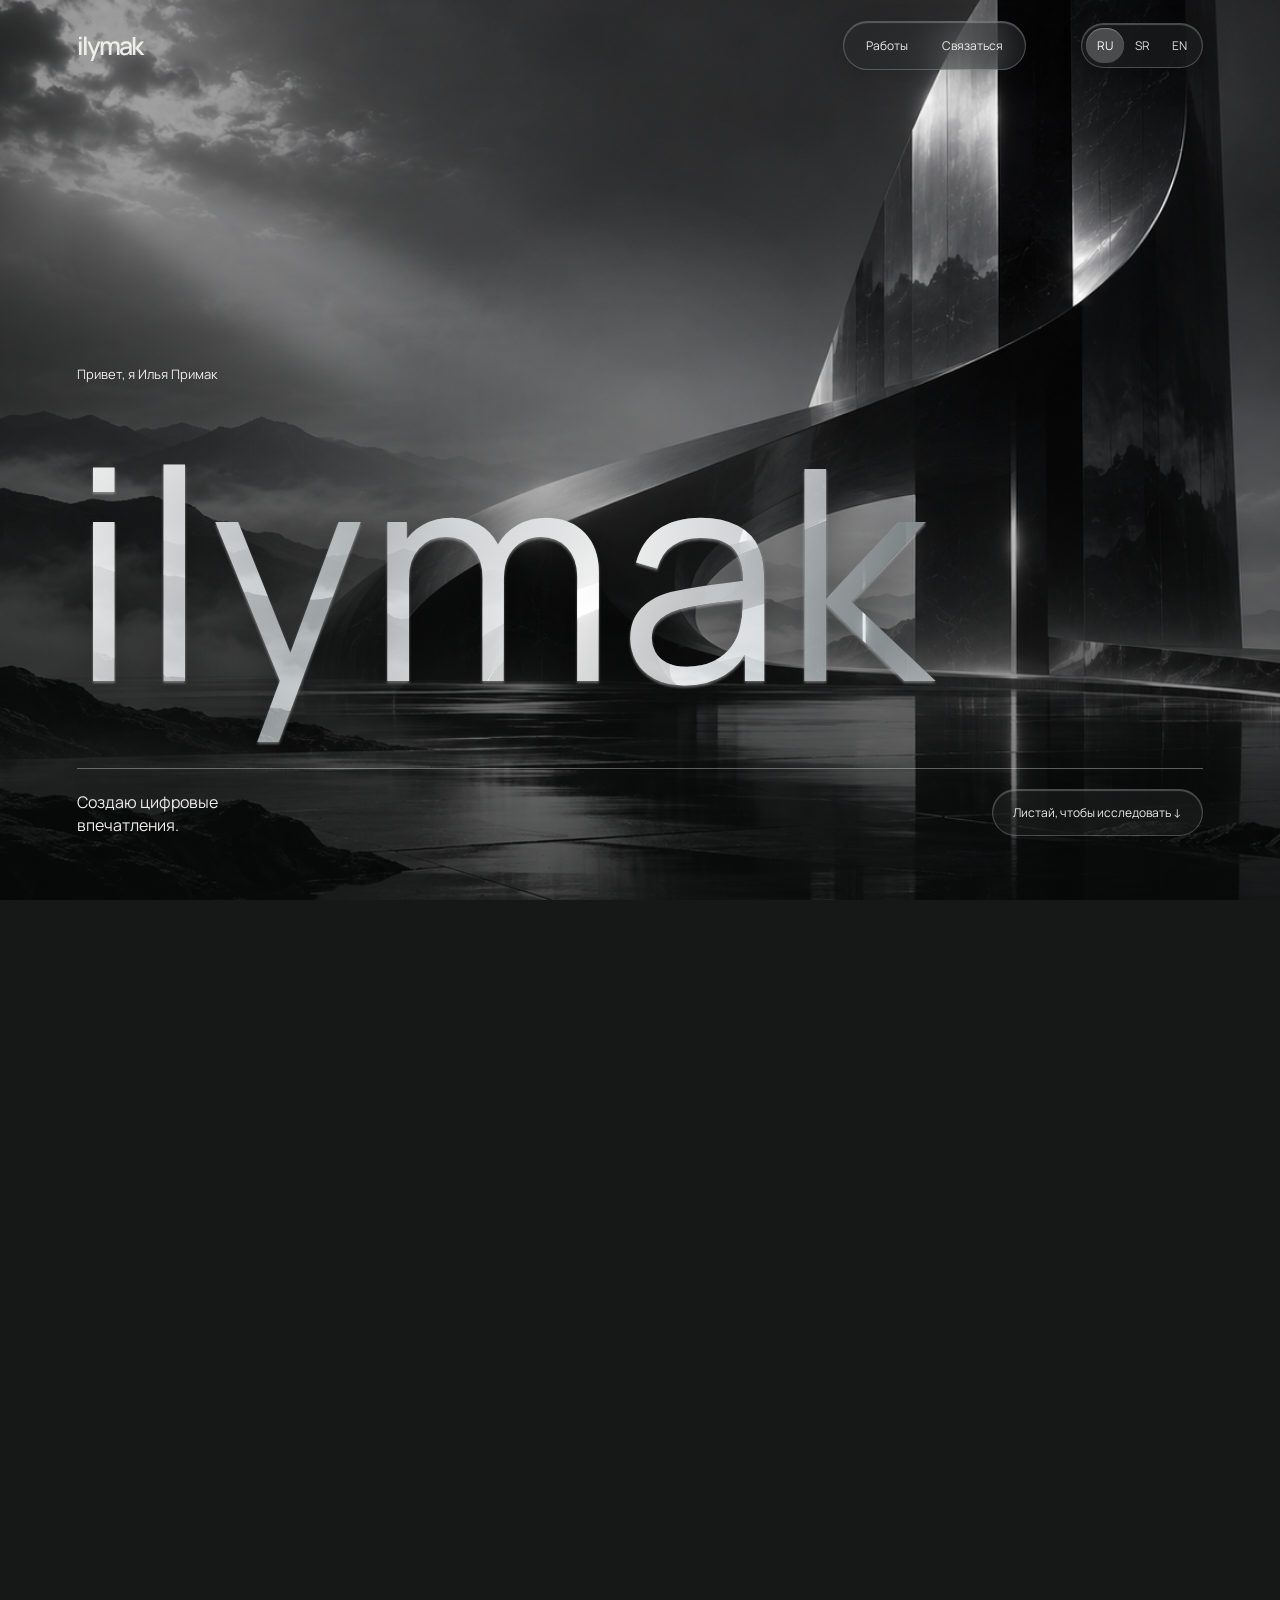
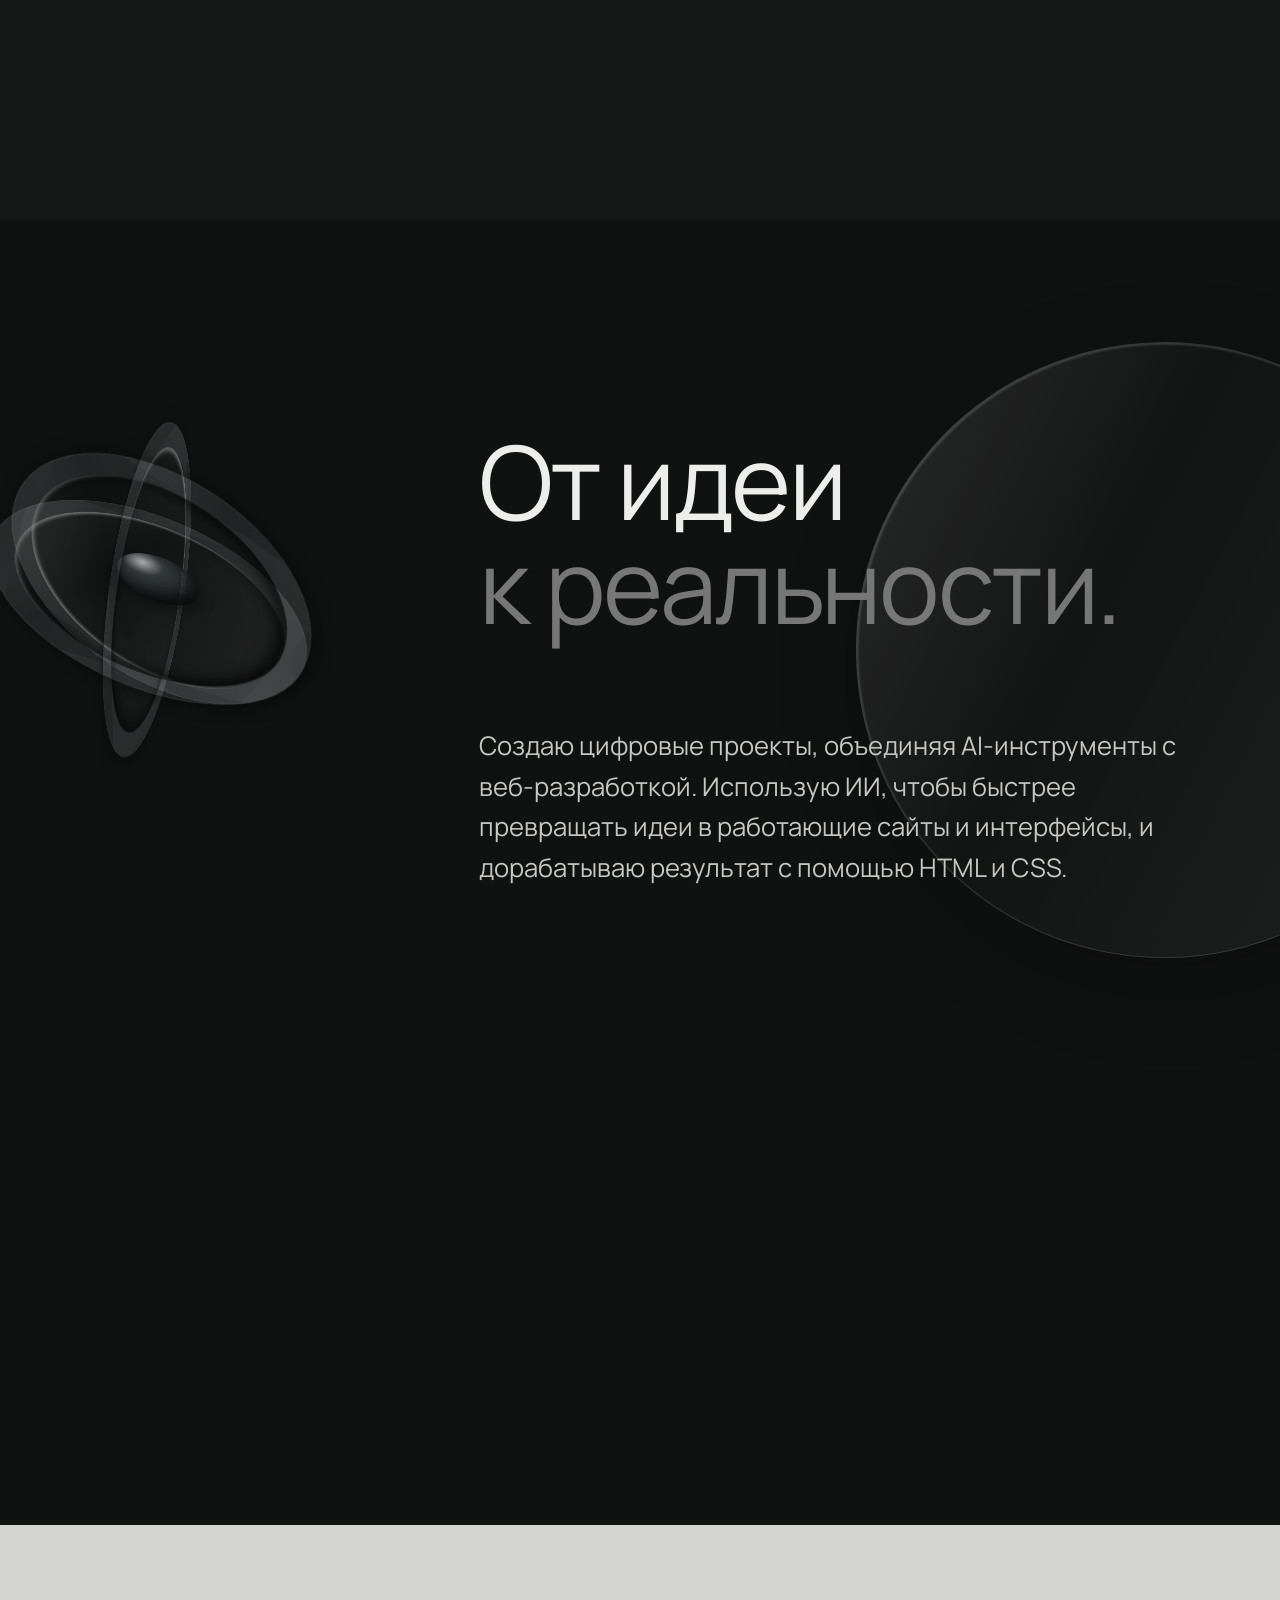
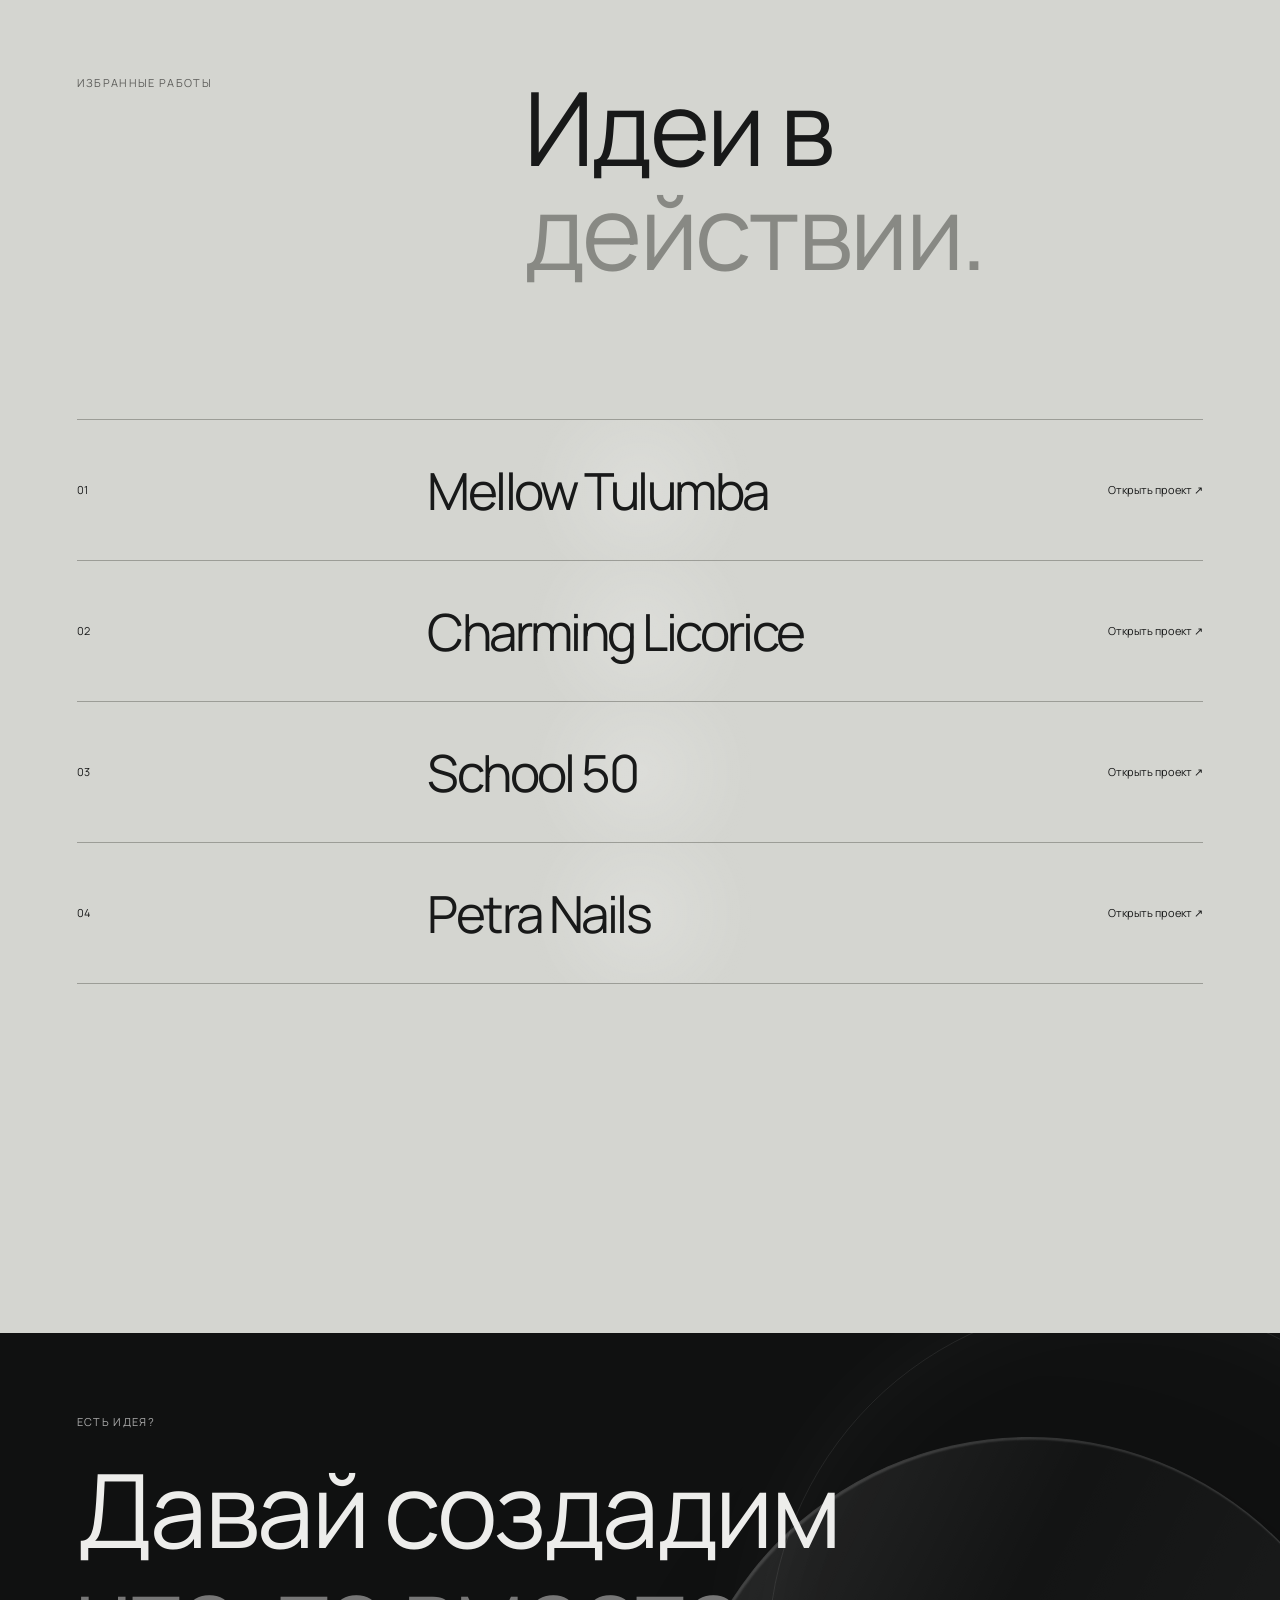
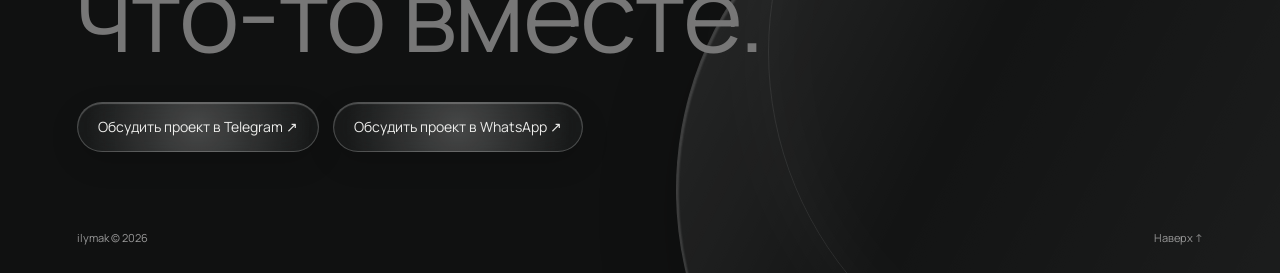
==== index.html @ f26f0d3f "Add portfolio website" ====
<!doctype html><html lang="ru"><head><meta charset="utf-8"><meta name="viewport" content="width=device-width,initial-scale=1"><meta name="theme-color" content="#101111"><meta name="color-scheme" content="light"><title>ilymak — digital creator</title><link rel="stylesheet" href="style.css"></head><body><header><a class="logo" href="#top">ilymak</a><nav><a href="#work" data-i="navWork">Работы</a><a href="#contact" data-i="navContact">Связаться</a></nav><div class="langs" aria-label="Language"><button data-lang="ru" class="active">RU</button><button data-lang="sr">SR</button><button data-lang="en">EN</button></div></header><main id="top"><section class="hero"><span id="journey" class="journey-anchor" aria-hidden="true"></span><div class="hero-stage"><div class="scene"></div><canvas class="flight-video" width="854" height="480" aria-hidden="true"></canvas><div class="entry-scene"><div class="journey-scene"><img src="interior.png" alt="" class="interior-image"><div class="laptop-message"><span>ilymak</span><p data-i="laptop">Идеи становятся<br>реальностью.</p></div></div></div><div class="scene-light" aria-hidden="true"></div><div class="hero-content"><p data-i="intro">Привет, я Илья Примак</p><h1>ilymak</h1><div class="hero-bottom"><p data-i="hero">Создаю цифровые<br>впечатления.</p><a href="#journey" data-i="scroll">Листай, чтобы исследовать ↓</a></div></div></div></section><div class="about-hold"><section class="about section" id="about"><div class="orb-scene" aria-hidden="true"><div class="orb"><div class="orb-ring ring-a"></div><div class="orb-ring ring-b"></div><div class="orb-ring ring-c"></div><div class="orb-core"></div></div></div><div class="about-spacer" aria-hidden="true"></div><div><h2 data-i="aboutTitle">От идеи<br><em>к реальности.</em></h2><p class="about-copy" data-i="aboutCopy">Создаю цифровые проекты, объединяя AI-инструменты с веб-разработкой. Использую ИИ, чтобы быстрее превращать идеи в работающие сайты и интерфейсы, и дорабатываю результат с помощью HTML и CSS.</p></div></section></div><div class="work-hold"><section class="work section" id="work"><div class="work-head"><div class="section-label" data-i="workLabel">Избранные работы</div><h2 data-i="workTitle">Идеи в<br><em>действии.</em></h2></div><div class="projects"><a href="https://mellow-tulumba-6fea2e.netlify.app" target="_blank" rel="noopener"><span>01</span><strong>Mellow Tulumba</strong><small data-i="view">Открыть проект ↗</small></a><a href="https://charming-licorice-22131a.netlify.app" target="_blank" rel="noopener"><span>02</span><strong>Charming Licorice</strong><small data-i="view">Открыть проект ↗</small></a><a href="https://school50-bright-hub.lovable.app" target="_blank" rel="noopener"><span>03</span><strong>School 50</strong><small data-i="view">Открыть проект ↗</small></a><a href="https://petra-nails-chic.lovable.app" target="_blank" rel="noopener"><span>04</span><strong>Petra Nails</strong><small data-i="view">Открыть проект ↗</small></a></div></section></div><section class="contact section" id="contact"><div class="contact-glow"></div><div class="section-label" data-i="contactLabel">Есть идея?</div><h2 data-i="contactTitle">Давай создадим<br><em>что-то вместе.</em></h2><div class="contact-links"><a href="https://t.me/Ilprmk" target="_blank" rel="noopener" data-i="telegram">Обсудить проект в Telegram ↗</a><a href="https://wa.me/381638087576" target="_blank" rel="noopener" data-i="whatsapp">Обсудить проект в WhatsApp ↗</a></div><footer><span>ilymak © 2026</span><a href="#top" data-i="top">Наверх ↑</a></footer></section></main><script src="script.js"></script></body></html>
---- style.css ----
@import url('https://fonts.googleapis.com/css2?family=Manrope:wght@300;400;500;600&display=swap');
*{box-sizing:border-box}html{scroll-behavior:smooth}body{margin:0;background:#101111;color:#ededeb;font-family:Manrope,Arial,sans-serif}a{color:inherit;text-decoration:none}header{height:90px;position:absolute;z-index:5;top:0;left:0;width:100%;display:flex;align-items:center;padding:0 6%;gap:55px;font-size:12px}header .logo{font-size:25px;letter-spacing:-2px;font-weight:600;margin-right:auto}header .logo span,h1 span{font-size:.22em;vertical-align:top;letter-spacing:0;margin-left:5px}nav{display:flex;gap:36px}.langs{display:flex;gap:10px}.langs button{border:0;background:none;color:#aaa;font:inherit;cursor:pointer;padding:5px}.langs button.active{color:white;border-bottom:1px solid white}.hero{height:100svh;min-height:650px;position:relative;overflow:hidden;background:#161717}.scene{position:absolute;inset:-5%;background:linear-gradient(0deg,rgba(8,9,9,.75),transparent 65%),linear-gradient(90deg,rgba(8,9,9,.45),transparent 70%),url('scene.png') center/cover;will-change:transform}.hero-content{position:absolute;inset:0;padding:0 6% 5%;display:flex;flex-direction:column;justify-content:flex-end}.hero-content>p{font-size:13px;margin:0 0 12px}h1{font-size:clamp(110px,23vw,360px);line-height:.77;letter-spacing:-.09em;font-weight:400;margin:0 0 45px -0.07em}.hero-bottom{display:flex;justify-content:space-between;align-items:end;border-top:1px solid #ffffff55;padding-top:20px;font-size:12px}.hero-bottom p{font-size:16px;line-height:1.4;margin:0}.section{padding:150px 6%}.about{display:grid;grid-template-columns:1fr 2fr;gap:40px;min-height:90vh;align-content:center}.section-label{font-size:11px;text-transform:uppercase;letter-spacing:.12em;color:#aaa}h2{font-weight:400;letter-spacing:-.065em;font-size:clamp(55px,8vw,130px);line-height:1.02;margin:0}h2 em{font-style:normal;color:#777}.about-copy{font-size:clamp(18px,2vw,26px);line-height:1.6;max-width:720px;color:#c6c6c2;margin:55px 0}.disciplines{display:flex;gap:30px;font-size:10px;letter-spacing:.1em;color:#858585}.work{background:#d4d5d0;color:#181919}.work .section-label{color:#5e5e5b}.work-head{display:grid;grid-template-columns:1fr 2fr;gap:40px;margin-bottom:100px}.work h2 em{color:#888984}.projects{border-top:1px solid #9c9d97}.projects a{display:grid;grid-template-columns:1fr 2fr auto;align-items:center;gap:20px;padding:35px 0;border-bottom:1px solid #9c9d97;transition:padding .3s,color .3s}.projects a:hover{padding-left:15px;color:#777}.projects span,.projects small{font-size:11px;font-weight:400}.projects strong{font-size:clamp(24px,4vw,58px);font-weight:400;letter-spacing:-.05em}.contact{position:relative;overflow:hidden;min-height:95vh;display:flex;flex-direction:column;justify-content:center}.contact-glow{position:absolute;width:55vw;height:55vw;border:1px solid #ffffff18;border-radius:50%;right:-15%;top:5%;box-shadow:0 0 100px #ffffff0a,inset 0 0 100px #ffffff09;pointer-events:none}.contact h2{margin:40px 0 60px;position:relative}.contact-links{display:flex;gap:40px;flex-wrap:wrap}.contact-links a{border-bottom:1px solid #888;padding:0 0 10px;font-size:14px}.contact-links a:hover{color:#aaa}footer{position:absolute;bottom:35px;left:6%;right:6%;display:flex;justify-content:space-between;color:#999;font-size:11px}.reveal{opacity:0;transform:translateY(35px);transition:opacity .9s,transform .9s}.reveal.visible{opacity:1;transform:none}@media(max-width:700px){header{height:72px;gap:15px}nav{gap:15px;font-size:11px}.hero{min-height:590px}.hero-content{padding-bottom:9%}h1{font-size:26vw}.hero-bottom{gap:15px}.hero-bottom a{font-size:10px}.section{padding:110px 6%}.about,.work-head{grid-template-columns:1fr;gap:35px}.about-copy{margin:35px 0}.work-head{margin-bottom:65px}.projects a{grid-template-columns:28px 1fr;gap:10px}.projects small{grid-column:2}.contact{min-height:80vh}.contact-links{flex-direction:column;align-items:flex-start;gap:25px}.contact-glow{width:100vw;height:100vw}.disciplines{flex-wrap:wrap}}@media(prefers-reduced-motion:reduce){html{scroll-behavior:auto}.reveal{opacity:1;transform:none;transition:none}}

/* Translucent controls catch the light from the scene behind them. */
header nav,
.langs,
.hero-bottom > a,
.contact-links a {
  background: rgba(40, 42, 43, .38);
  border: 1px solid rgba(255, 255, 255, .22);
  box-shadow: inset 0 1px 1px rgba(255, 255, 255, .25), 0 10px 30px rgba(0, 0, 0, .14);
  -webkit-backdrop-filter: blur(22px) saturate(150%);
  backdrop-filter: blur(22px) saturate(150%);
}
header nav {
  gap: 0;
  border-radius: 999px;
  padding: 5px;
}
header nav a {
  padding: 10px 17px;
  border-radius: 999px;
  transition: background .25s ease;
}
header nav a:hover, header nav a:focus-visible { background: rgba(255, 255, 255, .17); }
.langs { gap: 0; padding: 4px; border-radius: 999px; }
.langs button { padding: 9px 11px; border-radius: 999px; color: #ddd; transition: background .25s ease, color .25s ease; }
.langs button.active { border: 0; background: rgba(255, 255, 255, .22); color: #fff; box-shadow: inset 0 1px 1px rgba(255, 255, 255, .3); }
.hero-bottom > a, .contact-links a {
  border-radius: 999px;
  padding: 14px 20px;
  transition: background .25s ease, border-color .25s ease, box-shadow .25s ease;
}
.hero-bottom > a:hover, .contact-links a:hover {
  color: #fff;
  background: rgba(90, 94, 96, .5);
  border-color: rgba(255, 255, 255, .45);
  box-shadow: inset 0 1px 2px rgba(255, 255, 255, .3), 0 14px 35px rgba(0, 0, 0, .2);
}
.contact-links { gap: 14px; position: relative; }
a:focus-visible, button:focus-visible { outline: 2px solid #fff; outline-offset: 4px; }
@media (max-width: 700px) {
  header { padding-inline: 4%; gap: 7px; }
  header .logo { font-size: 21px; }
  header nav { gap: 0; padding: 3px; }
  header nav a { padding: 9px 8px; }
  .langs { padding: 3px; }
  .langs button { padding: 8px 6px; font-size: 10px; }
  .hero-bottom > a { padding: 12px 14px; }
  .contact-links { gap: 12px; }
}
@media (prefers-reduced-motion: reduce) {
  header nav a, .langs button, .hero-bottom > a, .contact-links a { transition: none; }
}

h1 { margin-bottom: clamp(70px, 6vw, 100px); }

/* A scroll-driven opening scene and a translucent wordmark. */
.hero { height: 210svh; min-height: 0; overflow: clip; }
.hero-stage { position: sticky; top: 0; height: 100svh; min-height: 560px; overflow: hidden; --pointer-x: 50%; --pointer-y: 45%; }
.scene { inset: -8%; transform-origin: 60% 48%; }
.scene-light { position: absolute; inset: 0; pointer-events: none; background: radial-gradient(circle 290px at var(--pointer-x) var(--pointer-y), rgba(255,255,255,.12), transparent 75%); mix-blend-mode: screen; }
.hero-content { transform-origin: 35% 65%; will-change: transform, opacity; }
.hero h1 { color: rgba(241,246,247,.37); -webkit-text-stroke: 1px rgba(255,255,255,.7); background: linear-gradient(115deg, rgba(255,255,255,.85) 2%, rgba(197,210,214,.22) 27%, rgba(255,255,255,.7) 48%, rgba(170,192,199,.2) 70%, rgba(255,255,255,.75)), url('scene.png') center / cover; -webkit-background-clip: text; background-clip: text; -webkit-text-fill-color: transparent; filter: drop-shadow(0 2px 1px rgba(255,255,255,.35)) drop-shadow(0 12px 20px rgba(0,0,0,.38)); transform: translate(var(--tilt-x, 0px), var(--tilt-y, 0px)); transition: transform .45s cubic-bezier(.16,1,.3,1); }
.about { position: relative; overflow: hidden; }
.about::before, .contact::before { content: ''; position: absolute; pointer-events: none; width: 48vw; aspect-ratio: 1; right: -15vw; top: 8%; border-radius: 50%; border: 1px solid rgba(255,255,255,.13); background: linear-gradient(135deg,rgba(255,255,255,.12),rgba(255,255,255,.015) 40%,rgba(255,255,255,.07)); box-shadow: inset 1px 2px 2px rgba(255,255,255,.15), 0 25px 90px rgba(0,0,0,.2); transform: translateY(calc((var(--section-progress, .5) - .5) * -100px)) rotate(-18deg); }
.about > *, .contact > * { position: relative; }
.disciplines span { display: inline-block; padding: 12px 16px; border: 1px solid rgba(255,255,255,.18); border-radius: 999px; background: rgba(255,255,255,.06); -webkit-backdrop-filter: blur(16px); backdrop-filter: blur(16px); color: #ddd; }
.disciplines { gap: 10px; }
.work { position: relative; overflow: hidden; }
.work-head h2 { transform: translateX(calc((var(--section-progress, .5) - .5) * -7vw)); }
.projects a { position: relative; transition: color .3s ease, background .3s ease, padding .3s ease; }
.projects a:hover, .projects a:focus-visible { background: rgba(255,255,255,.28); color: #181919; }
.contact::before { left: auto; right: -8vw; top: 10%; width: 55vw; }
.contact-glow { transform: translateY(calc((var(--section-progress, .5) - .5) * 120px)); }
@media (max-width:700px) {
  .hero { height: 180svh; }
  .hero-stage { min-height: 520px; }
  .scene { background-position: 61% center; }
  .hero h1 { font-size: 25vw; -webkit-text-stroke-width: .6px; }
  .about::before { width: 80vw; right: -40vw; top: 4%; }
  .contact::before { width: 95vw; right: -42vw; }
  .work-head h2 { transform: none; }
}
@media (prefers-reduced-motion:reduce) {
  .hero { height: 100svh; }
  .hero-stage { position: relative; }
  .scene, .hero-content, .hero h1, .about::before, .contact::before, .contact-glow, .work-head h2 { transform: none !important; }
  .hero-content { opacity: 1 !important; }
  .scene-light { display: none; }
}

/* Letterforms keep their own space, including at large display sizes. */
.hero h1 { letter-spacing: -.025em; margin-left: -.025em; }
h2 { letter-spacing: -.025em; }
.contact-links a { letter-spacing: normal; line-height: 1.45; white-space: normal; }
.contact footer { position: absolute; }

/* A dimensional glass sculpture turns as the visitor moves through the story. */
.orb-scene { position: absolute; width: min(44vw, 580px); aspect-ratio: 1; left: -15%; top: 8%; perspective: 950px; pointer-events: none; opacity: .72; }
.orb { width: 100%; height: 100%; position: relative; transform-style: preserve-3d; transform: rotateX(calc(58deg + var(--orb-x, 0deg))) rotateY(calc(20deg + var(--orb-y, 0deg))) rotateZ(calc(var(--section-progress, .5) * 250deg)); transition: transform .15s linear; }
.orb-ring { position: absolute; inset: 12%; border-radius: 50%; border: clamp(8px, 1.8vw, 24px) solid rgba(225, 239, 241, .12); box-shadow: inset 2px 3px 5px rgba(255,255,255,.55), inset -6px -6px 18px rgba(0,0,0,.8), 2px 5px 20px rgba(0,0,0,.5), 0 0 1px 1px rgba(255,255,255,.35); background: linear-gradient(120deg,rgba(255,255,255,.12),transparent 38%,rgba(255,255,255,.07)); }
.ring-a { transform: rotateX(0deg); }
.ring-b { transform: rotateX(65deg) rotateY(20deg); }
.ring-c { transform: rotateY(70deg) rotateX(-15deg); }
.orb-core { position: absolute; inset: 40%; border-radius: 50%; transform: translateZ(15px); background: radial-gradient(circle at 30% 25%,rgba(255,255,255,.9),rgba(191,213,218,.25) 25%,rgba(22,29,31,.7) 72%); box-shadow: inset -8px -9px 20px rgba(0,0,0,.65), 0 8px 22px rgba(0,0,0,.5); }
.about > :not(.orb-scene) { z-index: 1; }
.work-head h2, .contact h2 { transition: transform .2s linear; }
.contact h2 { transform: translateY(calc((var(--section-progress, .5) - .5) * -45px)); }
.projects a strong { display: block; transition: transform .35s cubic-bezier(.16,1,.3,1); }
.projects a:hover strong, .projects a:focus-visible strong { transform: translateX(12px); }
@media(max-width:700px) {
  .hero h1 { font-size: 24vw; }
  .orb-scene { width: 65vw; left: auto; right: -23%; top: 2%; opacity: .48; }
  .contact-links a { max-width: 100%; font-size: 14px; }
  .contact { padding-bottom: 150px; }
}
@media(prefers-reduced-motion:reduce) {
  .orb { transform: rotateX(58deg) rotateY(20deg); transition: none; }
  .contact h2, .projects a strong { transform: none !important; transition: none; }
}
.hero h1 { letter-spacing: .005em; font-kerning: normal; font-variant-ligatures: none; -webkit-text-stroke: 0; }
@media(min-width:701px) { .orb-scene { left: -5%; width: min(34vw, 500px); top: 17%; } }

/* Give the descender its full line box, including inside the text mask. */
.hero h1 { line-height: 1.18; margin-bottom: clamp(12px, 2vw, 34px); }
.about-copy { transform: translate3d(0, calc((var(--section-progress, .5) - .5) * -65px), 0); }
.projects { transform: translate3d(0, calc((var(--section-progress, .5) - .5) * -70px), 0); }
.contact-links { transform: translate3d(0, calc((var(--section-progress, .5) - .5) * -35px), 0); }
@media (max-width:700px) {
  .hero h1 { line-height: 1.2; margin-bottom: 24px; }
  .about-copy { transform: translate3d(0, calc((var(--section-progress, .5) - .5) * -25px), 0); }
  .projects { transform: translate3d(0, calc((var(--section-progress, .5) - .5) * -25px), 0); }
}
@media (prefers-reduced-motion:reduce) {
  .about-copy, .projects, .contact-links { transform: none; }
}

/* Enter the building and move through the laptop screen. */
.journey { height: 230svh; position: relative; background: #080909; }
.journey-stage { position: sticky; top: 0; height: 100svh; overflow: hidden; background: #080909; }
.journey-scene { position: absolute; left: 50%; top: 50%; width: max(100vw, 177.68vh); aspect-ratio: 1672 / 941; transform-origin: 50% 55%; transform: translate(-50%, -50%) scale(calc(1 + var(--journey-progress, 0) * 3.2)); }
.interior-image { display: block; width: 100%; height: 100%; object-fit: cover; }
.laptop-message { position: absolute; left: 38.5%; top: 43%; width: 23%; height: 26%; display: flex; flex-direction: column; align-items: center; justify-content: center; text-align: center; color: #e9eeee; }
.laptop-message span { font-size: clamp(10px, 1vw, 17px); color: #aeb6b7; }
.laptop-message p { font-size: clamp(15px, 2vw, 30px); line-height: 1.2; letter-spacing: -.025em; margin: 1em 0 0; }
@media(max-width:700px) {
  .journey { height: 180svh; }
  .laptop-message span { font-size: 12px; }
  .laptop-message p { font-size: 20px; }
}
@media(prefers-reduced-motion:reduce) {
  .journey { height: 100svh; }
  .journey-stage { position: relative; }
  .journey-scene { transform: translate(-50%, -50%); }
}

/* The exterior dissolves into the room while the camera keeps moving. */
.hero { height: 380svh; }
.journey-anchor { position: absolute; top: 45%; }
.entry-scene { position: absolute; inset: 0; opacity: 0; overflow: hidden; pointer-events: none; }
.entry-scene .journey-scene { transform: translate(-50%, -50%) scale(calc(1 + var(--journey-progress, 0) * 3.2)) translate3d(var(--room-x, 0px), var(--room-y, 0px), 0); }
.about-hold { position: relative; height: 145svh; background: #101111; }
.about-hold .about { position: sticky; top: 0; min-height: 100svh; }
.work-hold { position: relative; background: #d4d5d0; padding-bottom: 26svh; }
.projects a, .contact-links a { background-image: radial-gradient(circle 140px at var(--light-x, 50%) var(--light-y, 50%), rgba(255,255,255,.2), transparent 80%); }
@media (min-width: 701px) and (min-height: 1000px) {
  .work-hold { height: 155svh; padding-bottom: 0; }
  .work-hold .work { position: sticky; top: 0; min-height: 100svh; }
}
@media (max-width:700px) {
  .hero { height: 320svh; }
  .about-hold { height: auto; padding-bottom: 16svh; }
  .about-hold .about { position: relative; min-height: 90svh; }
  .work-hold { padding-bottom: 12svh; }
}
@media (prefers-reduced-motion:reduce) {
  .hero { height: auto; }
  .hero-stage { height: 200svh; }
  .hero-stage > .scene, .hero-stage > .scene-light, .hero-stage > .hero-content { height: 100svh; }
  .entry-scene { opacity: 1 !important; top: 100svh; bottom: auto; height: 100svh; }
  .entry-scene .journey-scene { transform: translate(-50%, -50%); }
  .about-hold, .work-hold { height: auto; padding-bottom: 0; }
  .about-hold .about, .work-hold .work { position: relative; }
}

.journey-anchor { top: 37%; }
html.chapter-paused { overflow: hidden; }
.orb-ring { animation: glass-orbit 8s linear infinite; }
.ring-b { animation-name: glass-orbit-b; animation-duration: 11s; }
.ring-c { animation-name: glass-orbit-c; animation-duration: 13s; }
@keyframes glass-orbit { to { transform: rotateX(0deg) rotateZ(360deg); } }
@keyframes glass-orbit-b { from { transform: rotateX(65deg) rotateY(20deg) rotateZ(0deg); } to { transform: rotateX(65deg) rotateY(20deg) rotateZ(360deg); } }
@keyframes glass-orbit-c { from { transform: rotateY(70deg) rotateX(-15deg) rotateZ(0deg); } to { transform: rotateY(70deg) rotateX(-15deg) rotateZ(-360deg); } }
@media(prefers-reduced-motion:reduce) { .orb-ring { animation: none; } }

/* The opening grows from the facade as the camera moves through it. */
.entry-scene { clip-path: circle(calc(var(--entry-progress, 0) * 155%) at 64% 55%); }
.entry-scene .journey-scene { transform: translate(-50%, -50%) scale(calc(.83 + var(--entry-progress, 0) * .17 + var(--journey-progress, 0) * 3.2)) translate3d(var(--room-x, 0px), var(--room-y, 0px), 0); }
@media (max-width:700px) { .entry-scene { clip-path: circle(calc(var(--entry-progress, 0) * 160%) at 65% 52%); } }
@media (prefers-reduced-motion:reduce) { .entry-scene { clip-path: none; } .entry-scene .journey-scene { transform: translate(-50%, -50%); } }
@media (prefers-reduced-motion: no-preference) {
  .entry-scene { clip-path: none; -webkit-mask-image: radial-gradient(circle at 64% 55%, #000 0%, #000 max(0%, calc(var(--entry-progress, 0) * 160% - 12%)), transparent calc(var(--entry-progress, 0) * 160%)); mask-image: radial-gradient(circle at 64% 55%, #000 0%, #000 max(0%, calc(var(--entry-progress, 0) * 160% - 12%)), transparent calc(var(--entry-progress, 0) * 160%)); }
  .entry-scene .journey-scene { transform: translate(-50%, -50%) scale(calc(1.06 + var(--journey-progress, 0) * 3.2)) translate3d(var(--room-x, 0px), var(--room-y, 0px), 0); }
}
.flight-video { position: absolute; inset: 0; width: 100%; height: 100%; object-fit: cover; opacity: 0; pointer-events: none; }
@media (prefers-reduced-motion:reduce) { .flight-video { display: none; } }

/* Keep the authored palette when the browser offers automatic darkening. */
:root { color-scheme: only light; }
.hero h1 { background-image: linear-gradient(115deg, rgba(255,255,255,.93) 2%, rgba(225,233,235,.64) 27%, rgba(255,255,255,.88) 48%, rgba(213,225,228,.58) 70%, rgba(255,255,255,.9)), url('scene.png'); }

/* Bring the contact invitation to the top and remove excess empty space. */
.contact { min-height: 60svh; justify-content: flex-start; padding-top: clamp(64px, 9svh, 110px); padding-bottom: 110px; }
.contact h2 { margin: 28px 0 36px; transform: none; }
.contact-links { transform: none; }
.contact footer { bottom: 28px; }
@media (max-width:700px) { .contact { min-height: 0; padding-top: 70px; padding-bottom: 110px; } .contact h2 { margin: 24px 0 32px; } }

.contact .contact-glow { position: absolute; }
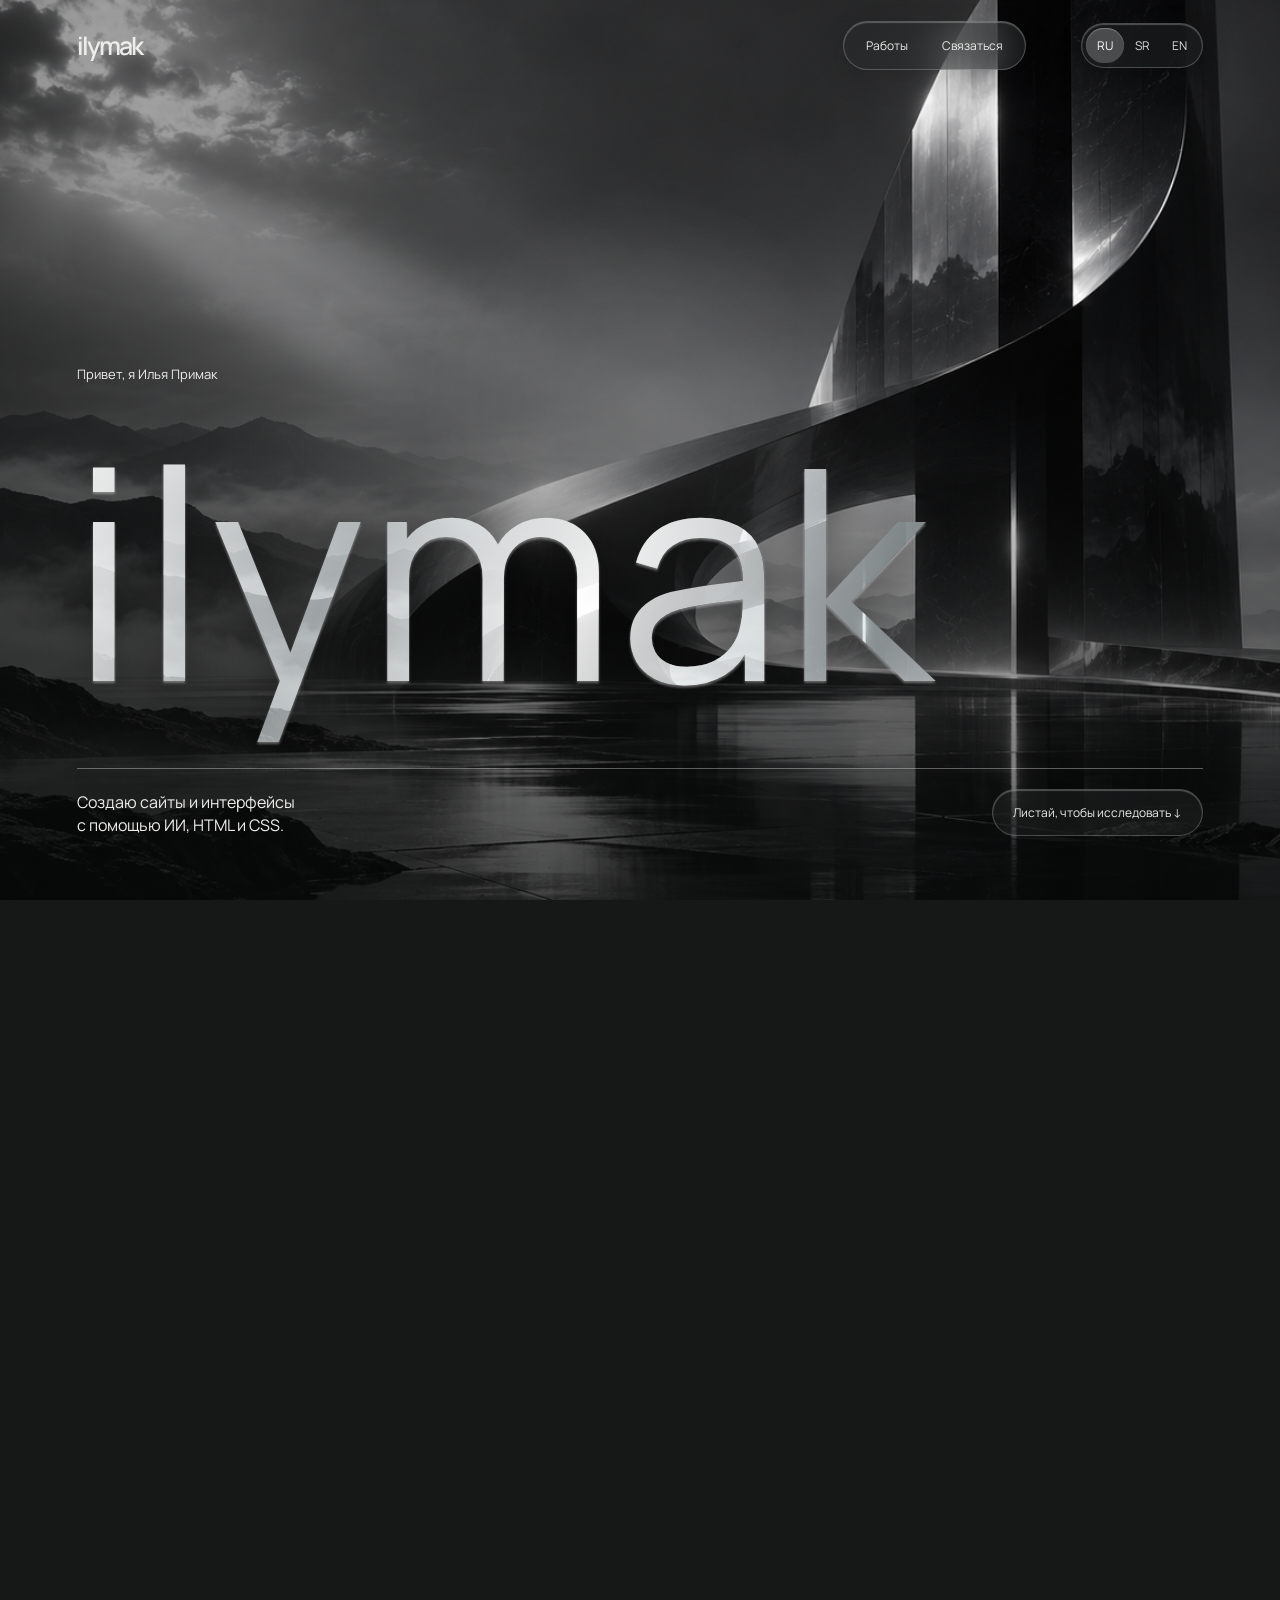
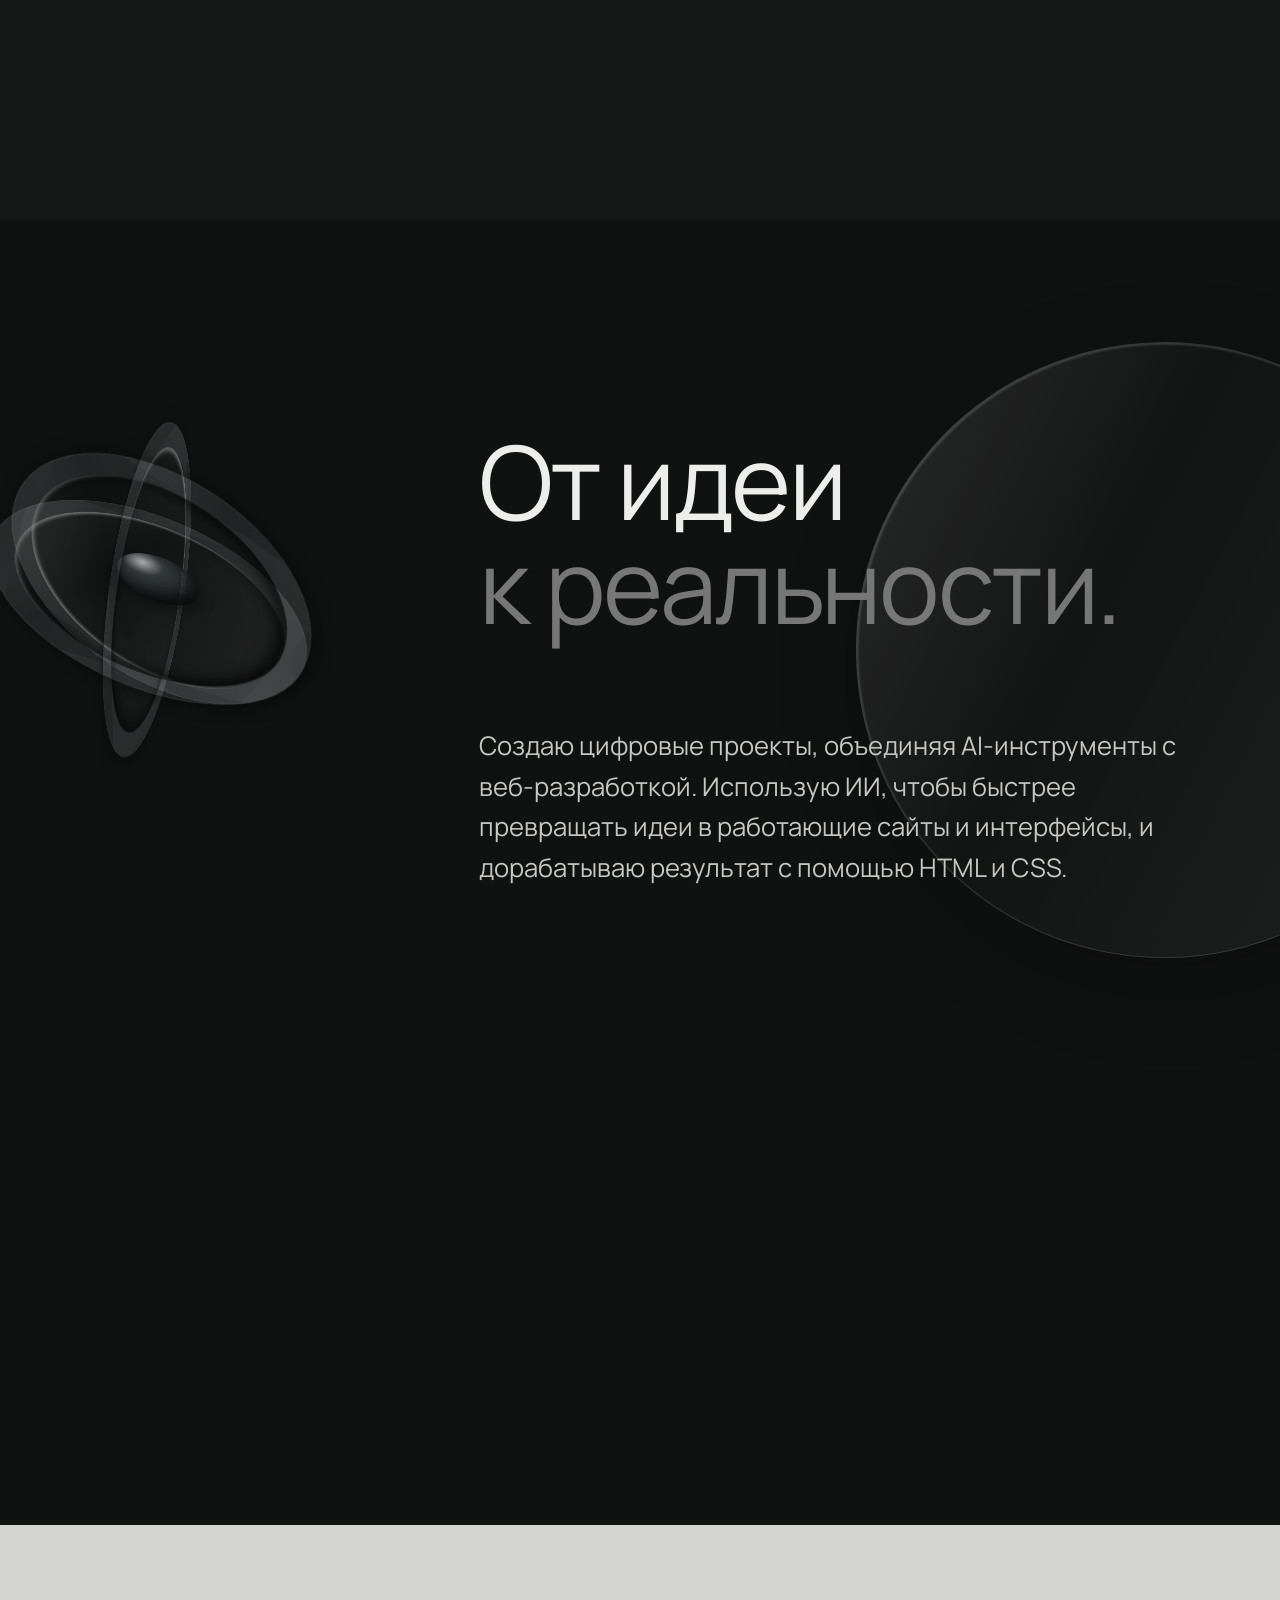
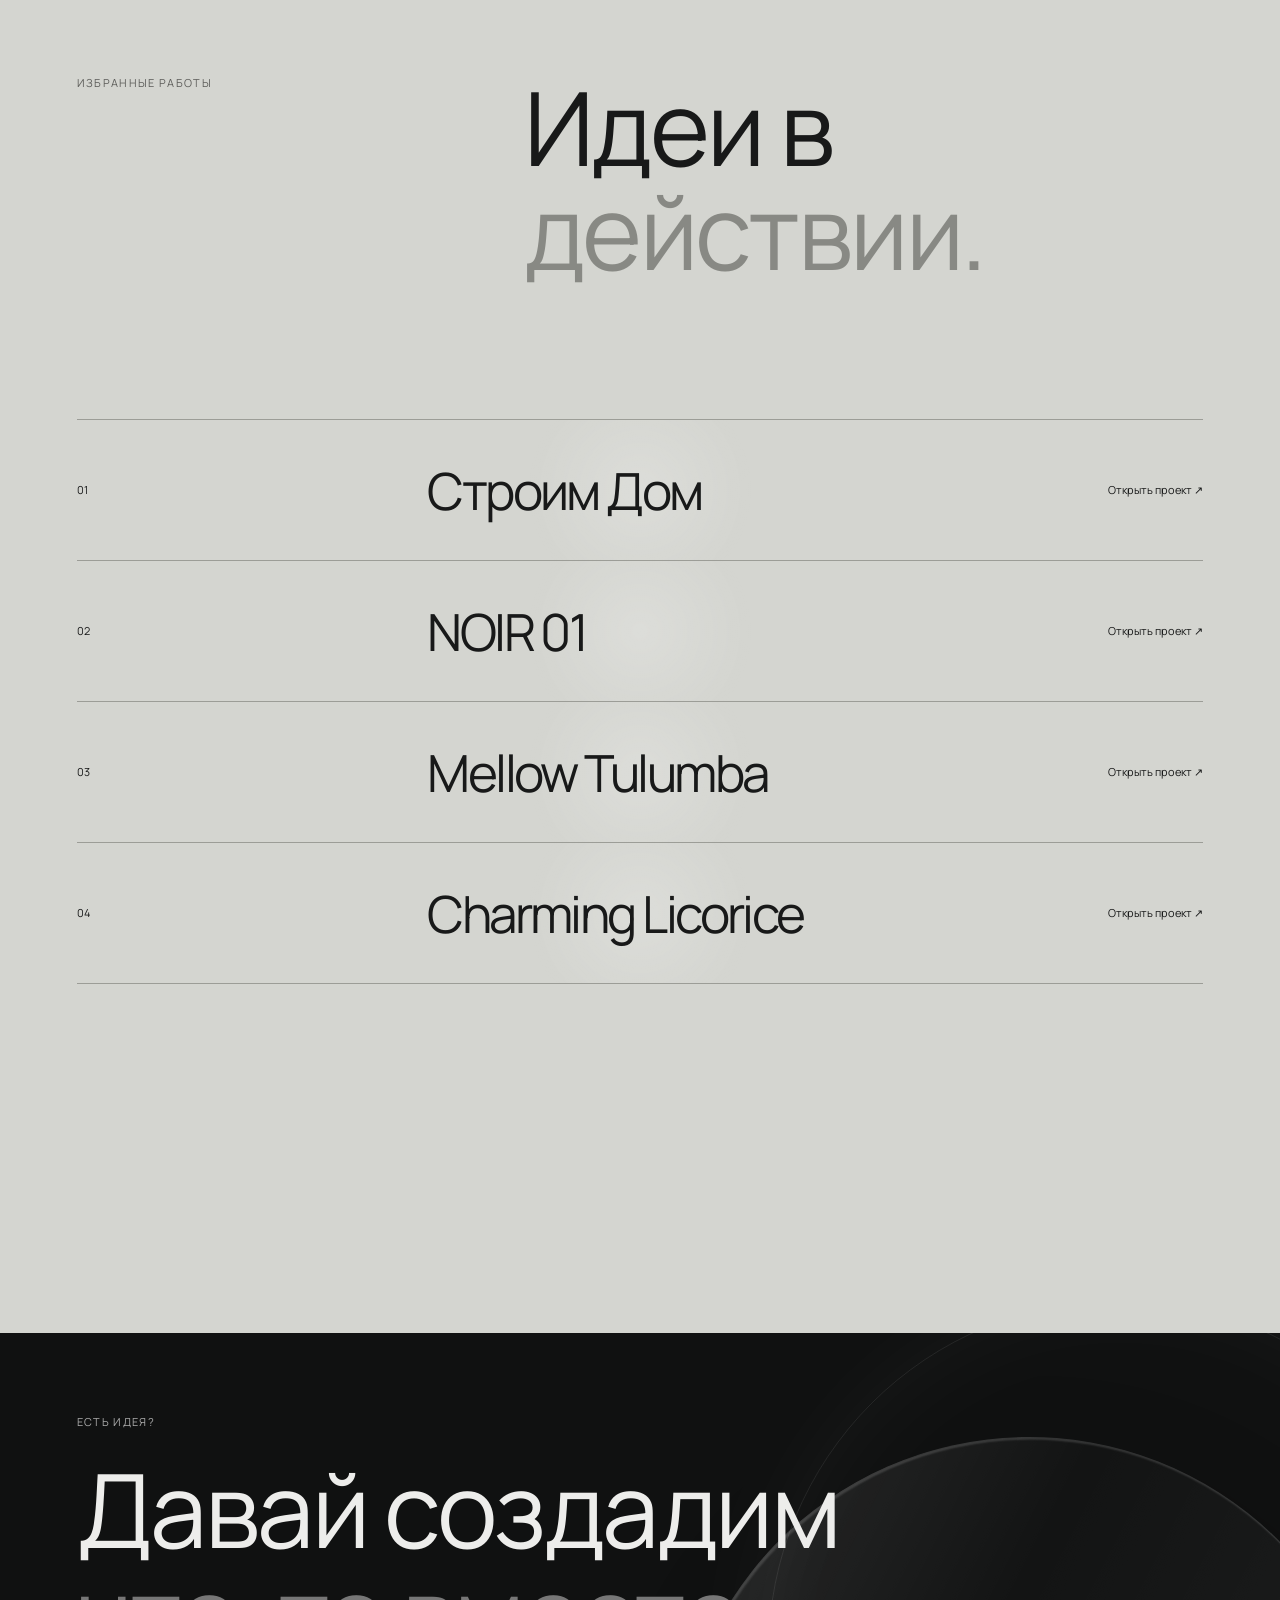
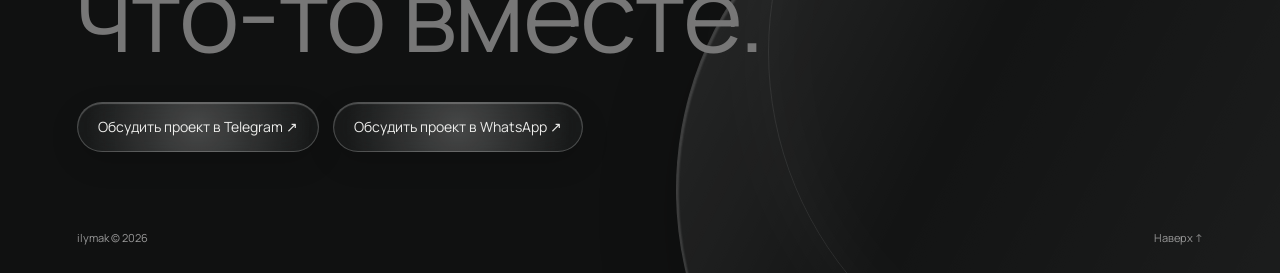
==== commit 0f4a22aa: "Feature construction and NOIR projects in portfolio" ====
--- a/index.html
+++ b/index.html
@@ -1,12 +1 @@
-<!doctype html><html lang="ru"><head><meta charset="utf-8"><meta name="viewport" content="width=device-width,initial-scale=1"><meta name="theme-color" content="#101111"><meta name="color-scheme" content="light"><title>ilymak — digital creator</title><link rel="stylesheet" href="style.css"></head><body><header><a class="logo" href="#top">ilymak</a><nav><a href="#work" data-i="navWork">Работы</a><a href="#contact" data-i="navContact">Связаться</a></nav><div class="langs" aria-label="Language"><button data-lang="ru" class="active">RU</button><button data-lang="sr">SR</button><button data-lang="en">EN</button></div></header><main id="top"><section class="hero"><span id="journey" class="journey-anchor" aria-hidden="true"></span><div class="hero-stage"><div class="scene"></div><canvas class="flight-video" width="854" height="480" aria-hidden="true"></canvas><div class="entry-scene"><div class="journey-scene"><img src="interior.png" alt="" class="interior-image"><div class="laptop-message"><span>ilymak</span><p data-i="laptop">Идеи становятся<br>реальностью.</p></div></div></div><div class="scene-light" aria-hidden="true"></div><div class="hero-content"><p data-i="intro">Привет, я Илья Примак</p><h1>ilymak</h1><div class="hero-bottom"><p data-i="hero">Создаю цифровые<br>впечатления.</p><a href="#journey" data-i="scroll">Листай, чтобы исследовать ↓</a></div></div></div></section><div class="about-hold"><section class="about section" id="about"><div class="orb-scene" aria-hidden="true"><div class="orb"><div class="orb-ring ring-a"></div><div class="orb-ring ring-b"></div><div class="orb-ring ring-c"></div><div class="orb-core"></div></div></div><div class="about-spacer" aria-hidden="true"></div><div><h2 data-i="aboutTitle">От идеи<br><em>к реальности.</em></h2><p class="about-copy" data-i="aboutCopy">Создаю цифровые проекты, объединяя AI-инструменты с веб-разработкой. Использую ИИ, чтобы быстрее превращать идеи в работающие сайты и интерфейсы, и дорабатываю результат с помощью HTML и CSS.</p></div></section></div><div class="work-hold"><section class="work section" id="work"><div class="work-head"><div class="section-label" data-i="workLabel">Избранные работы</div><h2 data-i="workTitle">Идеи в<br><em>действии.</em></h2></div><div class="projects"><a href="https://mellow-tulumba-6fea2e.netlify.app" target="_blank" rel="noopener"><span>01</span><strong>Mellow Tulumba</strong><small data-i="view">Открыть проект ↗</small></a><a href="https://charming-licorice-22131a.netlify.app" target="_blank" rel="noopener"><span>02</span><strong>Charming Licorice</strong><small data-i="view">Открыть проект ↗</small></a><a href="https://school50-bright-hub.lovable.app" target="_blank" rel="noopener"><span>03</span><strong>School 50</strong><small data-i="view">Открыть проект ↗</small></a><a href="https://petra-nails-chic.lovable.app" target="_blank" rel="noopener"><span>04</span><strong>Petra Nails</strong><small data-i="view">Открыть проект ↗</small></a></div></section></div><section class="contact section" id="contact"><div class="contact-glow"></div><div class="section-label" data-i="contactLabel">Есть идея?</div><h2 data-i="contactTitle">Давай создадим<br><em>что-то вместе.</em></h2><div class="contact-links"><a href="https://t.me/Ilprmk" target="_blank" rel="noopener" data-i="telegram">Обсудить проект в Telegram ↗</a><a href="https://wa.me/381638087576" target="_blank" rel="noopener" data-i="whatsapp">Обсудить проект в WhatsApp ↗</a></div><footer><span>ilymak © 2026</span><a href="#top" data-i="top">Наверх ↑</a></footer></section></main><script src="script.js"></script></body></html>
-
-
-
-
-
-
-
-
-
-
-
+<!doctype html><html lang="ru"><head><meta charset="utf-8"><meta name="viewport" content="width=device-width,initial-scale=1"><meta name="theme-color" content="#101111"><meta name="color-scheme" content="light"><title>ilymak — digital creator</title><link rel="stylesheet" href="style.css?v=mobile3"></head><body><header><a class="logo" href="#top">ilymak</a><nav><a href="#work" data-i="navWork">Работы</a><a href="#contact" data-i="navContact">Связаться</a></nav><div class="langs" aria-label="Language"><button data-lang="ru" class="active">RU</button><button data-lang="sr">SR</button><button data-lang="en">EN</button></div></header><main id="top"><section class="hero"><span id="journey" class="journey-anchor" aria-hidden="true"></span><div class="hero-stage"><div class="scene"></div><canvas class="flight-video" width="854" height="480" aria-hidden="true"></canvas><div class="entry-scene"><div class="journey-scene"><img src="interior.png" alt="" class="interior-image"><div class="laptop-message"><span>ilymak</span><p data-i="laptop">Идеи становятся<br>реальностью.</p></div></div></div><div class="scene-light" aria-hidden="true"></div><div class="hero-content"><p data-i="intro">Привет, я Илья Примак</p><h1>ilymak</h1><div class="hero-bottom"><p data-i="hero">Создаю сайты и интерфейсы<br>с помощью ИИ, HTML и CSS.</p><a href="#journey" data-i="scroll">Листай, чтобы исследовать ↓</a></div></div></div></section><div class="about-hold"><section class="about section" id="about"><div class="orb-scene" aria-hidden="true"><div class="orb"><div class="orb-ring ring-a"></div><div class="orb-ring ring-b"></div><div class="orb-ring ring-c"></div><div class="orb-core"></div></div></div><div class="about-spacer" aria-hidden="true"></div><div><h2 data-i="aboutTitle">От идеи<br><em>к реальности.</em></h2><p class="about-copy" data-i="aboutCopy">Создаю цифровые проекты, объединяя AI-инструменты с веб-разработкой. Использую ИИ, чтобы быстрее превращать идеи в работающие сайты и интерфейсы, и дорабатываю результат с помощью HTML и CSS.</p></div></section></div><div class="work-hold"><section class="work section" id="work"><div class="work-head"><div class="section-label" data-i="workLabel">Избранные работы</div><h2 data-i="workTitle">Идеи в<br><em>действии.</em></h2></div><div class="projects"><a href="projects/stroim-dom/" target="_blank" rel="noopener"><span>01</span><strong>Строим Дом</strong><small data-i="view">Открыть проект<span class="external-arrow" aria-hidden="true"> ↗</span></small></a><a href="projects/noir/" target="_blank" rel="noopener"><span>02</span><strong>NOIR 01</strong><small data-i="view">Открыть проект<span class="external-arrow" aria-hidden="true"> ↗</span></small></a><a href="https://mellow-tulumba-6fea2e.netlify.app" target="_blank" rel="noopener"><span>03</span><strong>Mellow Tulumba</strong><small data-i="view">Открыть проект<span class="external-arrow" aria-hidden="true"> ↗</span></small></a><a href="https://charming-licorice-22131a.netlify.app" target="_blank" rel="noopener"><span>04</span><strong>Charming Licorice</strong><small data-i="view">Открыть проект<span class="external-arrow" aria-hidden="true"> ↗</span></small></a></div></section></div><section class="contact section" id="contact"><div class="contact-glow"></div><div class="section-label" data-i="contactLabel">Есть идея?</div><h2 data-i="contactTitle">Давай создадим<br><em>что-то вместе.</em></h2><div class="contact-links"><a href="https://t.me/Ilprmk" target="_blank" rel="noopener" data-i="telegram">Обсудить проект в Telegram<span class="external-arrow" aria-hidden="true"> ↗</span></a><a href="https://wa.me/381638087576" target="_blank" rel="noopener" data-i="whatsapp">Обсудить проект в WhatsApp<span class="external-arrow" aria-hidden="true"> ↗</span></a></div><footer><span>ilymak © 2026</span><a href="#top" data-i="top">Наверх ↑</a></footer></section></main><script src="script.js?v=works1"></script></body></html>
--- a/style.css
+++ b/style.css
@@ -216,5 +216,13 @@
 .contact-links { transform: none; }
 .contact footer { bottom: 28px; }
 @media (max-width:700px) { .contact { min-height: 0; padding-top: 70px; padding-bottom: 110px; } .contact h2 { margin: 24px 0 32px; } }
-
+
 .contact .contact-glow { position: absolute; }
+
+/* Keep the laptop-screen message legible as the room zooms on narrow screens. */
+@media (max-width:700px) {
+  .laptop-message span { font-size: clamp(4px, 1.3vw, 8px); }
+  .laptop-message p { font-size: clamp(5px, 1.5vw, 9px); line-height: 1.18; }
+}
+
+@media (max-width:700px) { .external-arrow { display: none; } }
